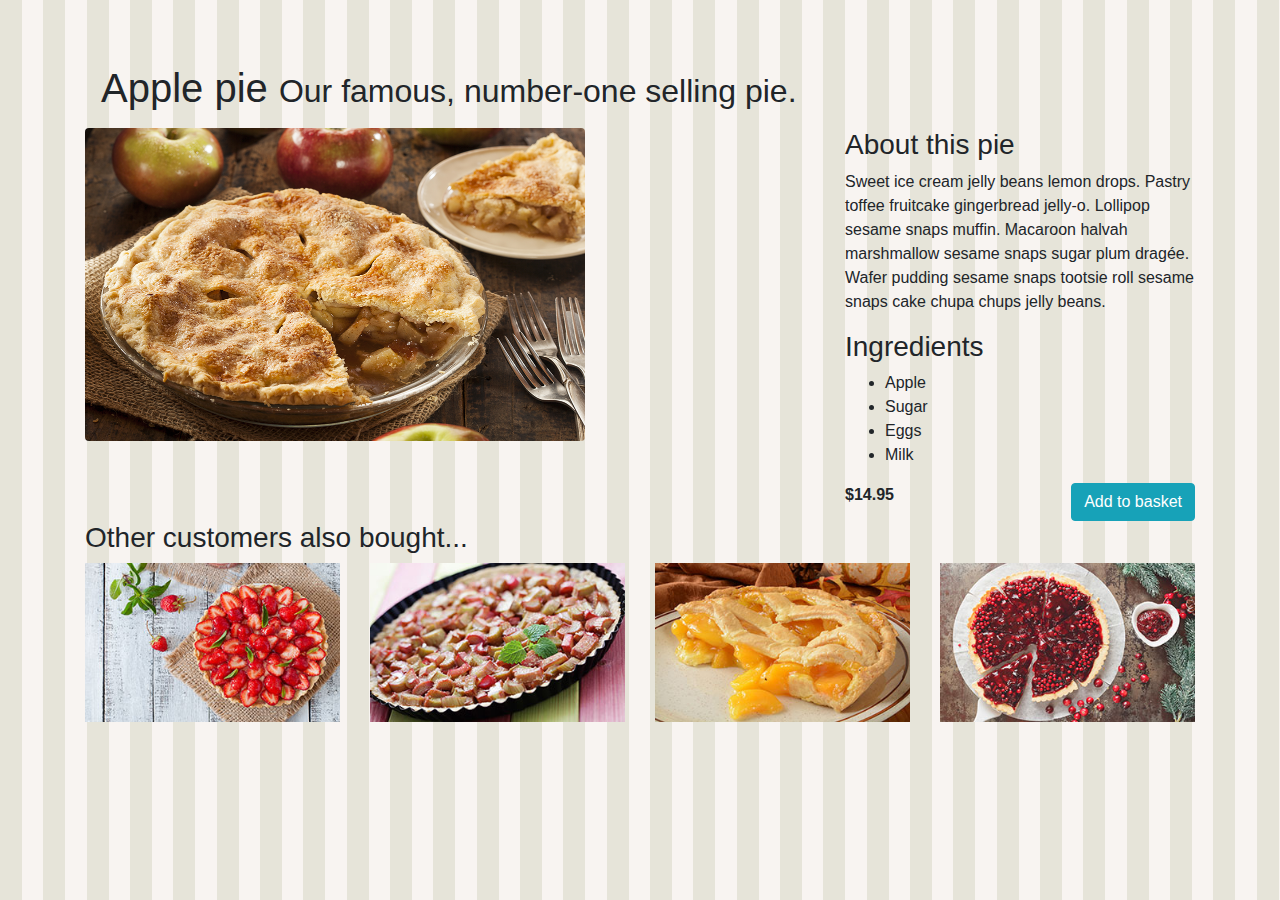
==== applepie.html @ 061f66e7 "03_04 Demo: Applying the Grid System on the Detail page" ====
<!DOCTYPE html>

<html>

<head>
    <meta charset="utf-8">
    <meta name="viewport" content="width=device-width, initial-scale=1, shrink-to-fit=no">
    <link rel="stylesheet" href="css/bootstrap.css">
    <link rel="stylesheet" href="css/site.css">
</head>

<body>

    <main role="main">
        <div class="container">

            <h1 class="m-3">Apple pie
                <small>Our famous, number-one selling pie.</small>
            </h1>


            <div class="row">
                <div class="col-md-8">
                    <img src="images/products/applepie.jpg" class="rounded" width="500" alt="Image of apple pie">
                </div>

                <div class="col-md-4">
                    <h3>About this pie</h3>
                    <p>Sweet ice cream jelly beans lemon drops. Pastry toffee fruitcake gingerbread jelly-o.
                        Lollipop sesame snaps muffin. Macaroon halvah marshmallow sesame snaps sugar plum dragée.
                        Wafer pudding sesame snaps tootsie roll sesame snaps cake chupa chups jelly beans.</p>
                    <h3>Ingredients</h3>
                    <ul>
                        <li>Apple</li>
                        <li>Sugar</li>
                        <li>Eggs</li>
                        <li>Milk</li>
                    </ul>
                    <div class="row">
                        <div class="col-md-4">
                            <strong>$14.95</strong>
                        </div>
                        <div class="col-md-8">
                            <a type="button" href="shoppingbasket.html" class="btn btn-info float-right">
                                Add to basket
                            </a>
                        </div>
                    </div>
                </div>
            </div>

            <h3>Other customers also bought...</h3>

            <div class="row">
                <div class="col-md-3 col-sm-6">
                    <a href="applepie.html">
                        <img class="img-fluid" src="images/products/strawberrypiesmall.jpg" alt="">
                    </a>
                </div>

                <div class="col-md-3 col-sm-6">
                    <a href="applepie.html">
                        <img class="img-fluid" src="images/products/rhubarbpiesmall.jpg" alt="">
                    </a>
                </div>

                <div class="col-md-3 col-sm-6">
                    <a href="applepie.html">
                        <img class="img-fluid" src="images/products/peachpiesmall.jpg" alt="">
                    </a>
                </div>

                <div class="col-md-3 col-sm-6">
                    <a href="applepie.html">
                        <img class="img-fluid" src="images/products/cranberrypiesmall.jpg" alt="">
                    </a>
                </div>
            </div>
        </div>
    </main>
</body>

</html>
---- css/site.css ----
body {
    padding-top: 3rem;
    padding-bottom: 3rem;
    background-image: url('../images/pattern.png');
    background-repeat: repeat;
  }
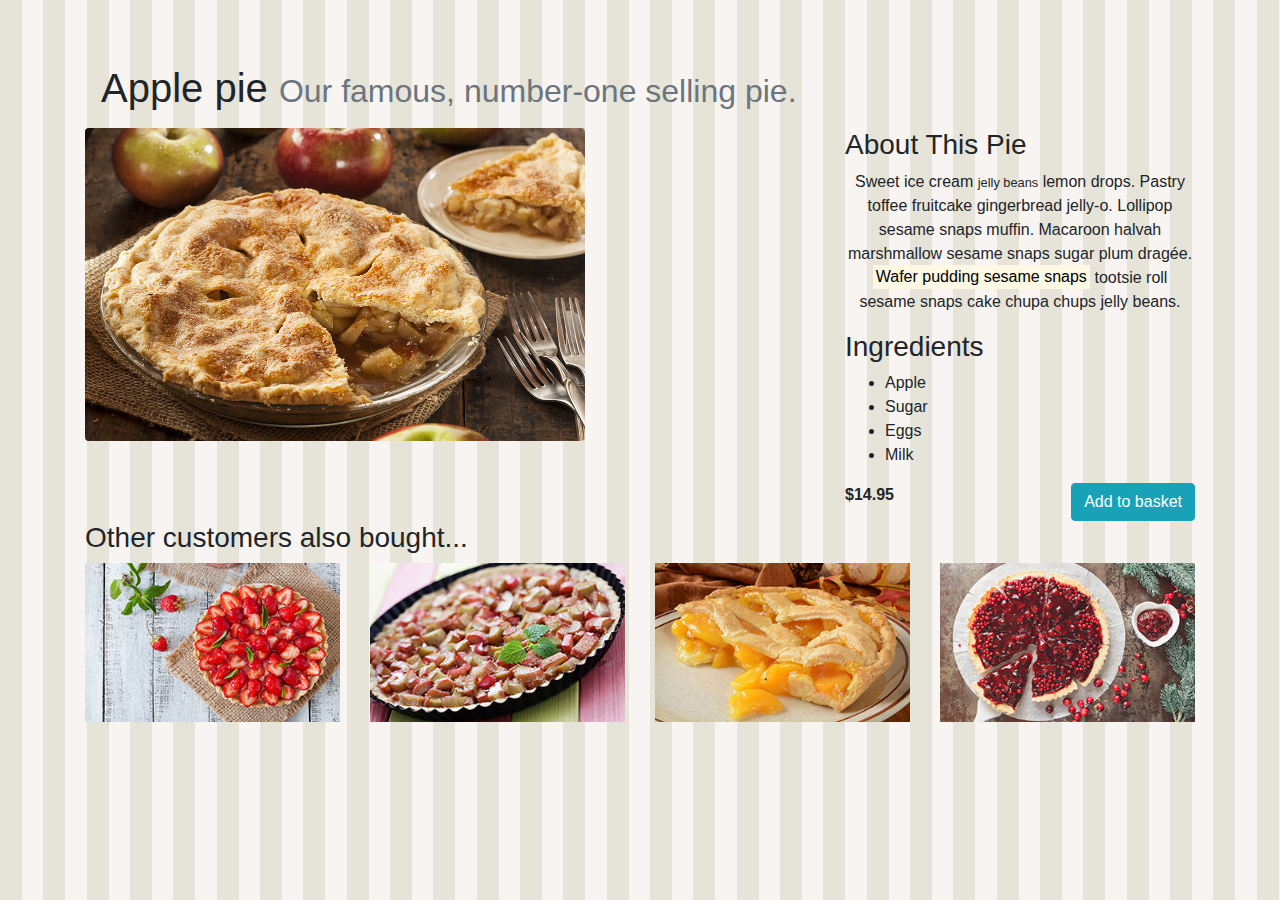
==== commit 9e1781d8: "04_03 Demo: Working with Type and Text" ====
--- a/applepie.html
+++ b/applepie.html
@@ -15,7 +15,7 @@
         <div class="container">
 
             <h1 class="m-3">Apple pie
-                <small>Our famous, number-one selling pie.</small>
+                <small class="text-muted">Our famous, number-one selling pie.</small>
             </h1>
 
 
@@ -25,10 +25,15 @@
                 </div>
 
                 <div class="col-md-4">
-                    <h3>About this pie</h3>
-                    <p>Sweet ice cream jelly beans lemon drops. Pastry toffee fruitcake gingerbread jelly-o.
-                        Lollipop sesame snaps muffin. Macaroon halvah marshmallow sesame snaps sugar plum dragée.
-                        Wafer pudding sesame snaps tootsie roll sesame snaps cake chupa chups jelly beans.</p>
+                    <h3 class="text-capitalize">About this pie</h3>
+                    <p class="text-center font-weight-lighter">Sweet ice cream <small>jelly beans</small> lemon drops.
+                        Pastry toffee
+                        fruitcake gingerbread
+                        jelly-o.
+                        Lollipop sesame snaps muffin. <strong>Macaroon halvah marshmallow sesame snaps</strong> sugar
+                        plum dragée.
+                        <mark>Wafer pudding sesame snaps</mark> tootsie roll sesame snaps cake chupa chups jelly beans.
+                    </p>
                     <h3>Ingredients</h3>
                     <ul>
                         <li>Apple</li>
@@ -49,7 +54,7 @@
                 </div>
             </div>
 
-            <h3>Other customers also bought...</h3>
+            <h3 class="display-5">Other customers also bought...</h3>
 
             <div class="row">
                 <div class="col-md-3 col-sm-6">
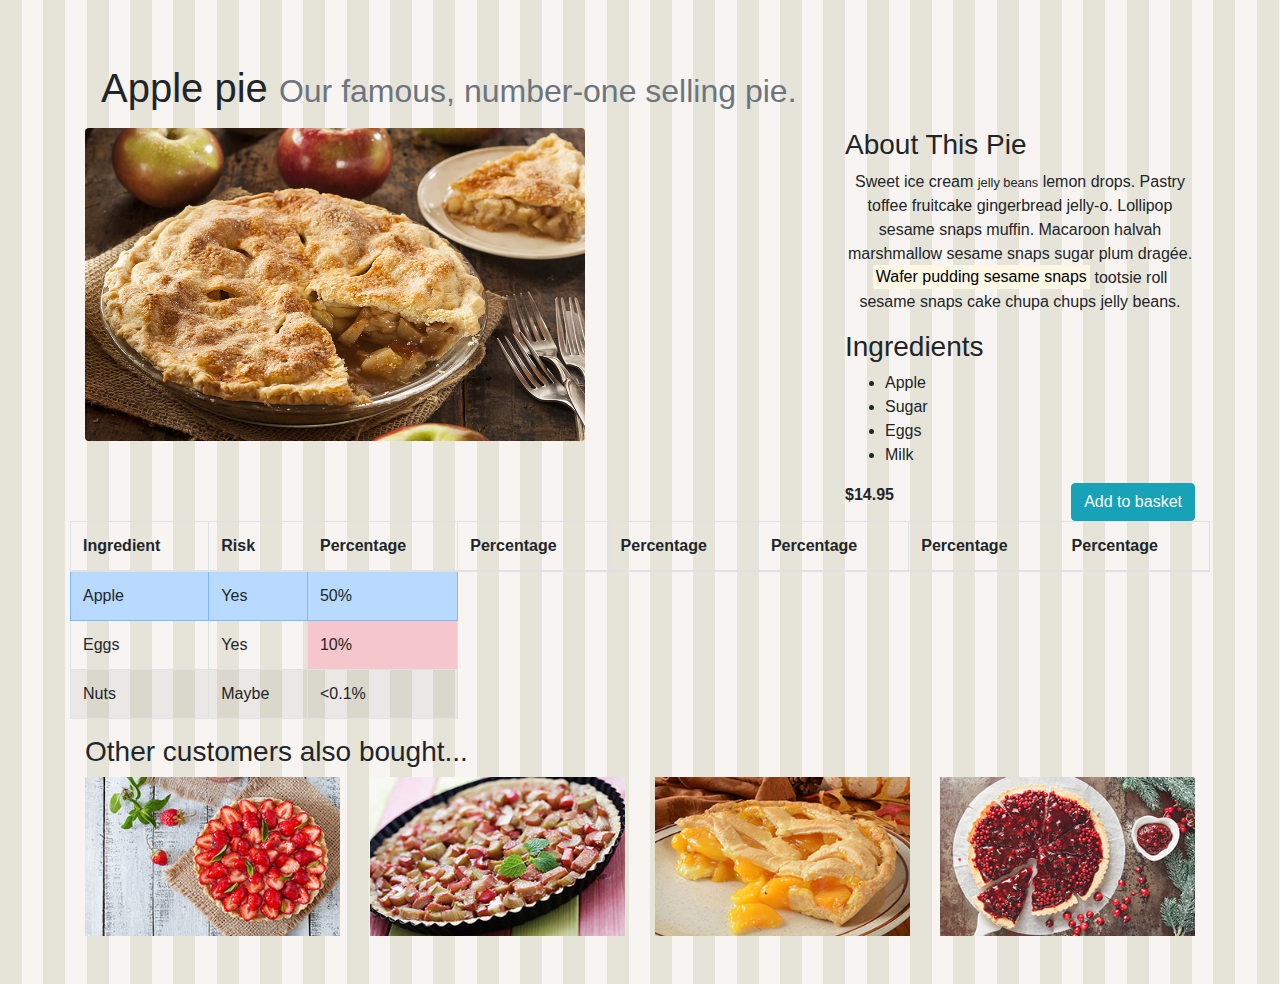
==== commit 4d5d10ba: "04_04 Demo: Using Bootstrap on Tables" ====
--- a/applepie.html
+++ b/applepie.html
@@ -54,6 +54,42 @@
                 </div>
             </div>
 
+            <div class="row">
+                <div class="table-responsive">
+                    <table class="table table-striped table-hover table-bordered">
+                        <thead>
+                            <tr>
+                                <th>Ingredient</th>
+                                <th>Risk</th>
+                                <th>Percentage</th>
+                                <th>Percentage</th>
+                                <th>Percentage</th>
+                                <th>Percentage</th>
+                                <th>Percentage</th>
+                                <th>Percentage</th>
+                            </tr>
+                        </thead>
+                        <tbody>
+                            <tr class="table-primary">
+                                <td>Apple</td>
+                                <td>Yes</td>
+                                <td>50%</td>
+                            </tr>
+                            <tr>
+                                <td>Eggs</td>
+                                <td>Yes</td>
+                                <td class="table-danger">10%</td>
+                            </tr>
+                            <tr>
+                                <td>Nuts</td>
+                                <td>Maybe</td>
+                                <td>&lt;0.1%</td>
+                            </tr>
+                        </tbody>
+                    </table>
+                </div>
+            </div>
+
             <h3 class="display-5">Other customers also bought...</h3>
 
             <div class="row">
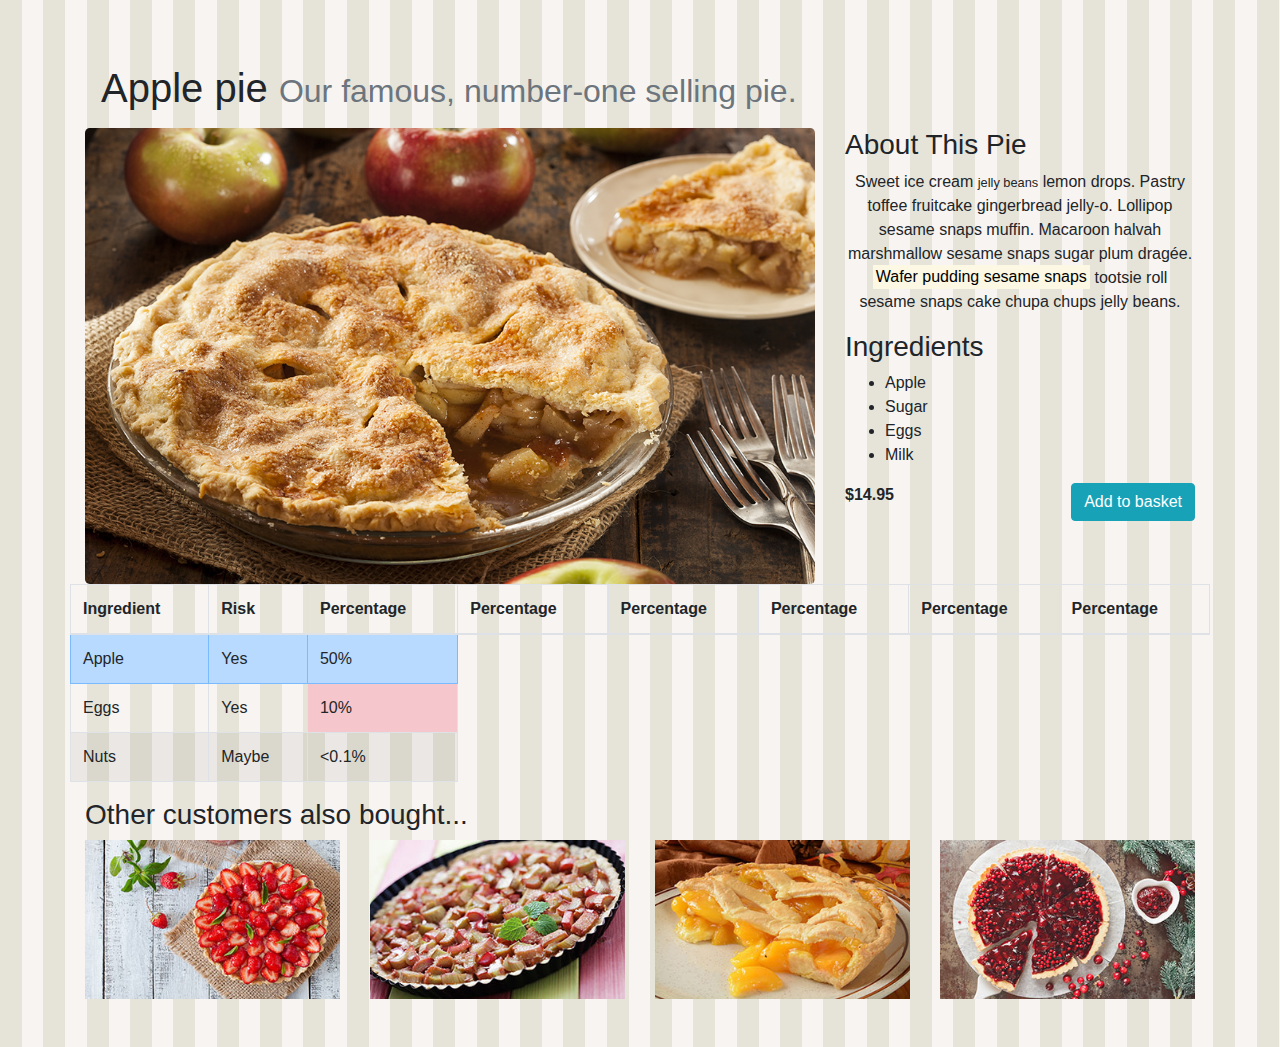
==== commit e58ce16b: "04_05 Demo: Working with Images" ====
--- a/applepie.html
+++ b/applepie.html
@@ -21,7 +21,7 @@
 
             <div class="row">
                 <div class="col-md-8">
-                    <img src="images/products/applepie.jpg" class="rounded" width="500" alt="Image of apple pie">
+                    <img src="images/products/applepie.jpg" class="rounded-lg img-fluid" alt="Image of apple pie">
                 </div>
 
                 <div class="col-md-4">
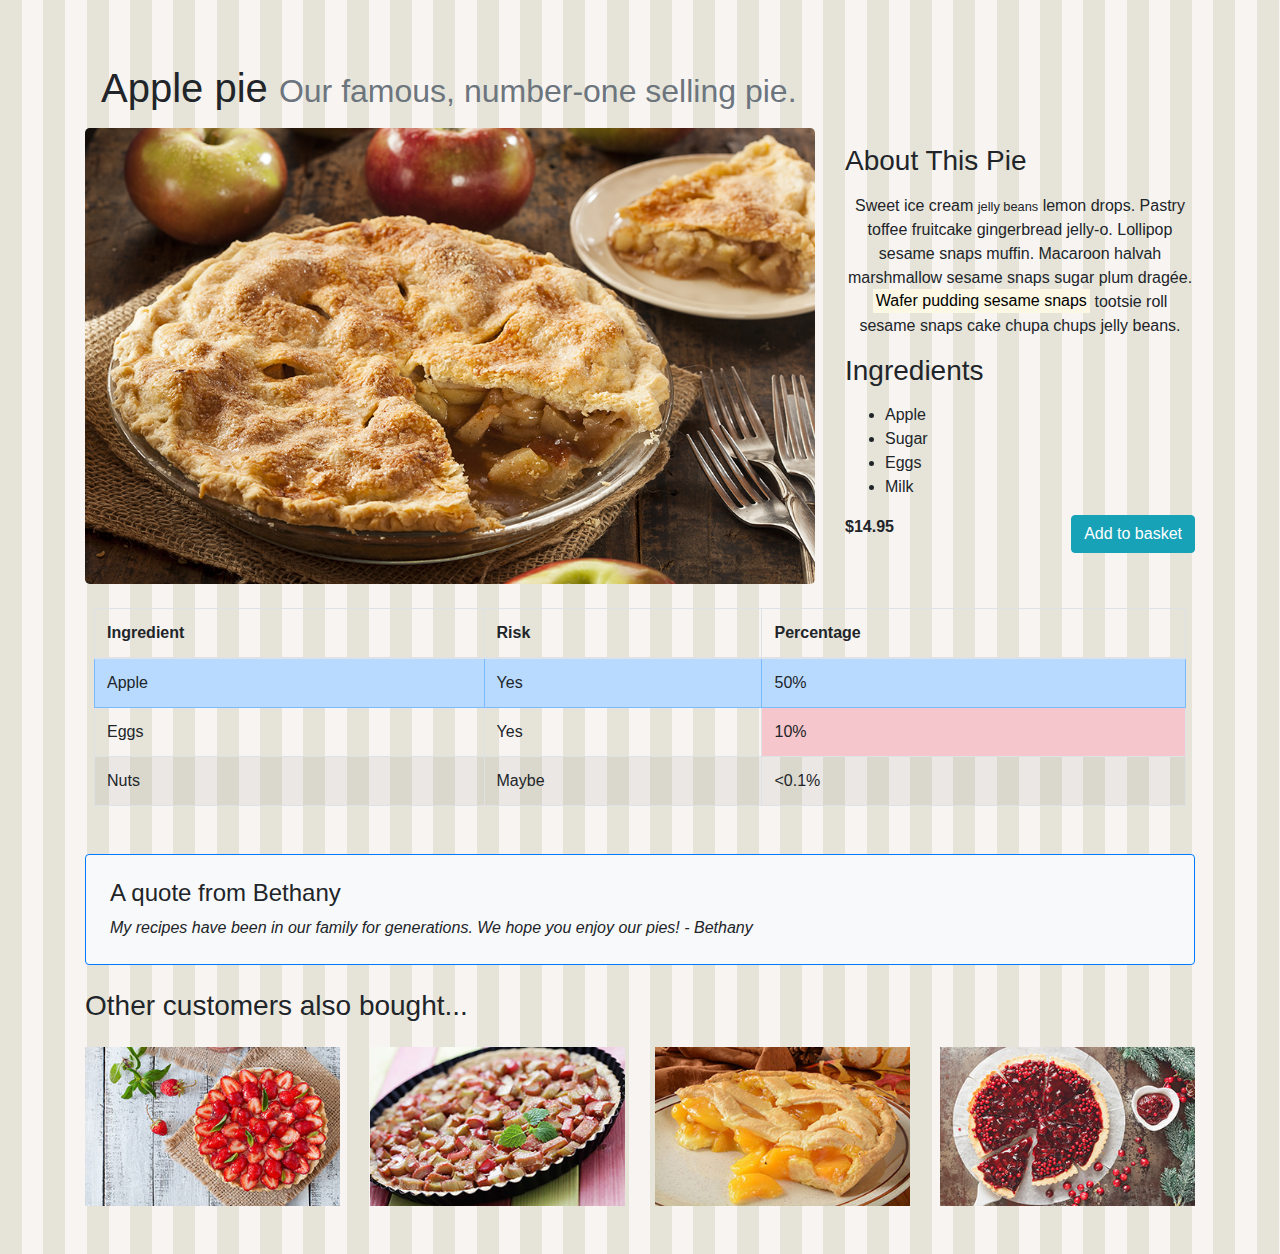
==== commit 2bac6c16: "04_07 Demo: Adding Style Classes to the Site" ====
--- a/applepie.html
+++ b/applepie.html
@@ -25,7 +25,7 @@
                 </div>
 
                 <div class="col-md-4">
-                    <h3 class="text-capitalize">About this pie</h3>
+                    <h3 class="text-capitalize my-3">About this pie</h3>
                     <p class="text-center font-weight-lighter">Sweet ice cream <small>jelly beans</small> lemon drops.
                         Pastry toffee
                         fruitcake gingerbread
@@ -34,7 +34,7 @@
                         plum dragée.
                         <mark>Wafer pudding sesame snaps</mark> tootsie roll sesame snaps cake chupa chups jelly beans.
                     </p>
-                    <h3>Ingredients</h3>
+                    <h3 class="my-3">Ingredients</h3>
                     <ul>
                         <li>Apple</li>
                         <li>Sugar</li>
@@ -55,17 +55,12 @@
             </div>
 
             <div class="row">
-                <div class="table-responsive">
+                <div class="table-responsive p-4">
                     <table class="table table-striped table-hover table-bordered">
                         <thead>
                             <tr>
                                 <th>Ingredient</th>
                                 <th>Risk</th>
-                                <th>Percentage</th>
-                                <th>Percentage</th>
-                                <th>Percentage</th>
-                                <th>Percentage</th>
-                                <th>Percentage</th>
                                 <th>Percentage</th>
                             </tr>
                         </thead>
@@ -90,7 +85,15 @@
                 </div>
             </div>
 
-            <h3 class="display-5">Other customers also bought...</h3>
+            <div class="p-4 mb-3 mt-2 bg-light rounded border border-primary">
+                <h4>A quote from Bethany</h4>
+                <p class="mb-0 font-italic">My recipes have been in our family for generations. We hope you enjoy our
+                    pies! -
+                    Bethany
+                </p>
+            </div>
+
+            <h3 class="display-5 my-4">Other customers also bought...</h3>
 
             <div class="row">
                 <div class="col-md-3 col-sm-6">
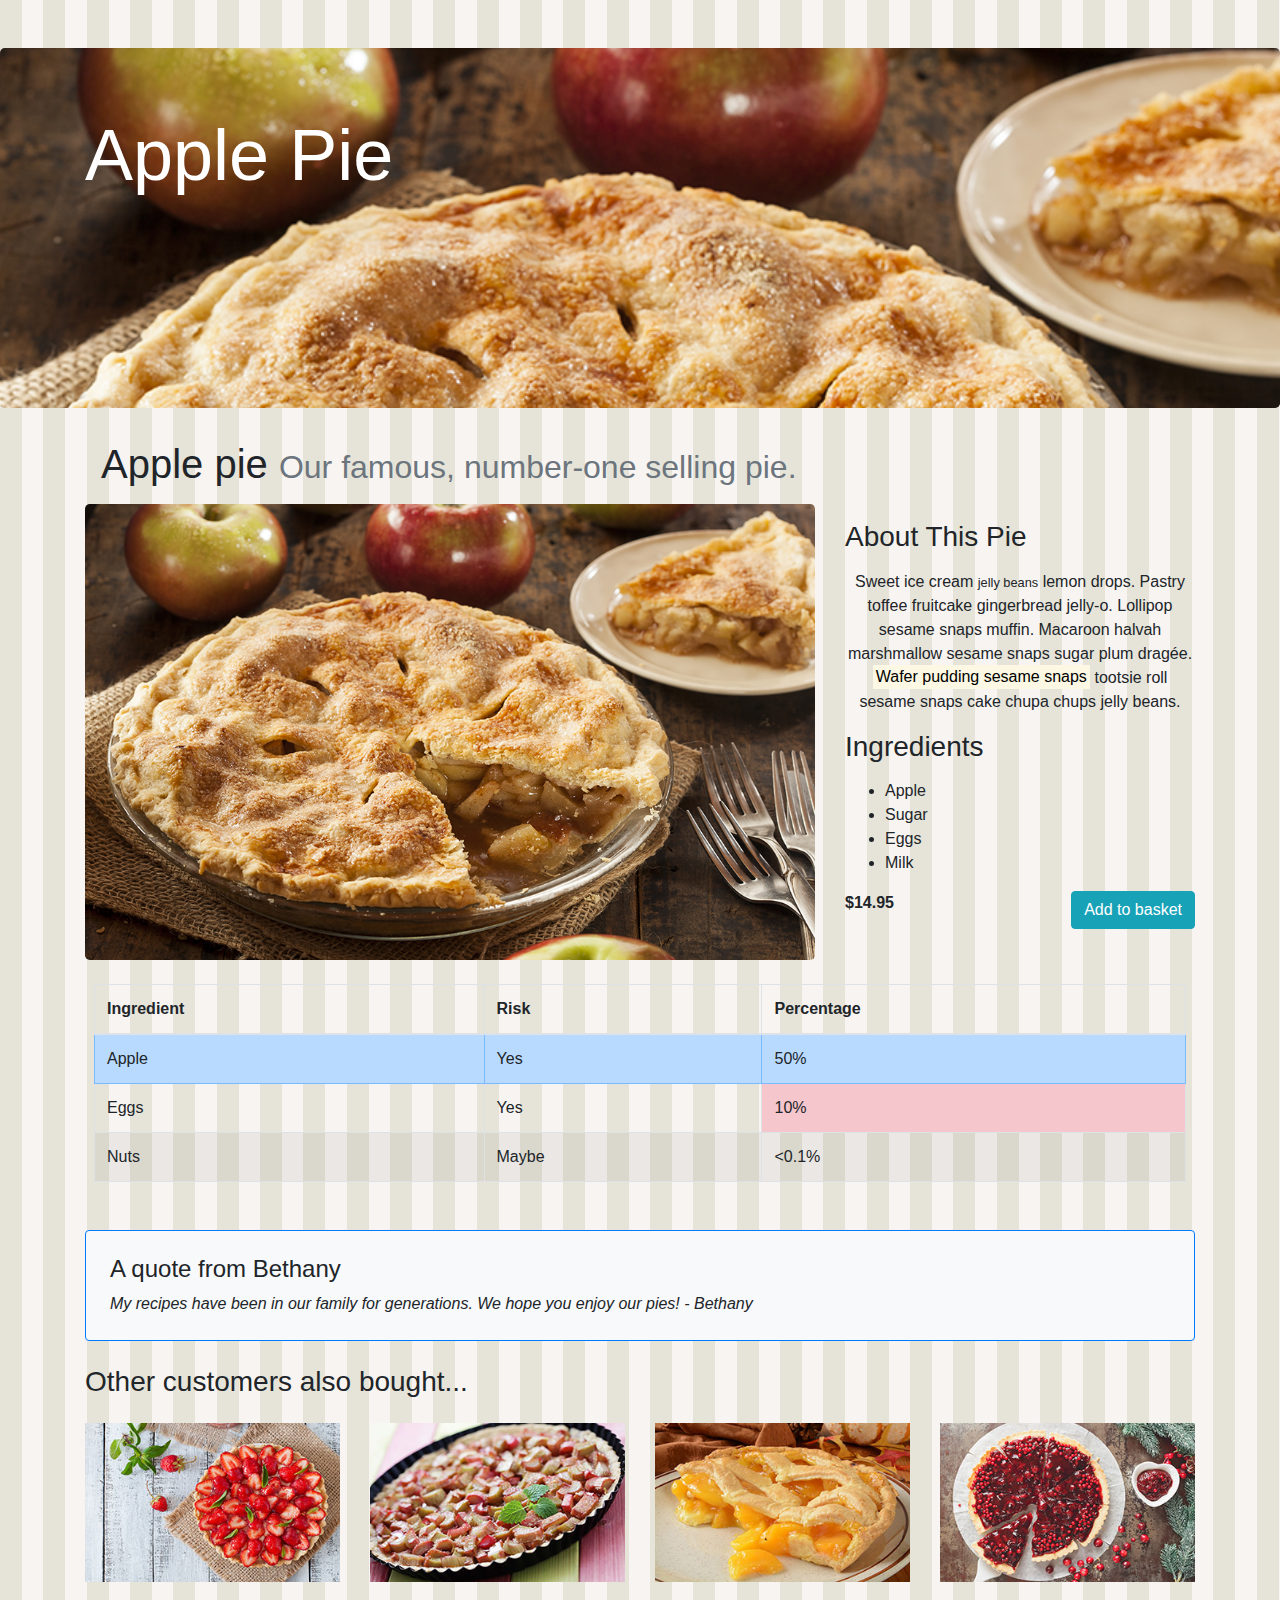
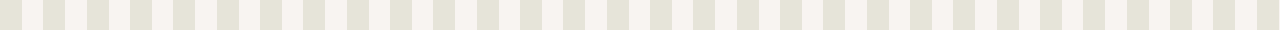
==== commit 1b8ebc33: "05_04 Demo: Adding the Jumbotron to the Detail Page" ====
--- a/applepie.html
+++ b/applepie.html
@@ -12,6 +12,11 @@
 <body>
 
     <main role="main">
+        <div class="jumbotron jumbotron-detail-apple-pie">
+            <div class="container">
+                <h1 class="display-3 text-white">Apple Pie</h1>
+            </div>
+        </div>
         <div class="container">
 
             <h1 class="m-3">Apple pie
--- a/css/site.css
+++ b/css/site.css
@@ -3,4 +3,13 @@
     padding-bottom: 3rem;
     background-image: url('../images/pattern.png');
     background-repeat: repeat;
-  }+  }
+
+.jumbotron-detail-apple-pie {
+    background: url('../images/products/applepie.jpg') no-repeat fixed;
+    background-size: cover;
+}
+
+.jumbotron {
+    height: 40vh;
+}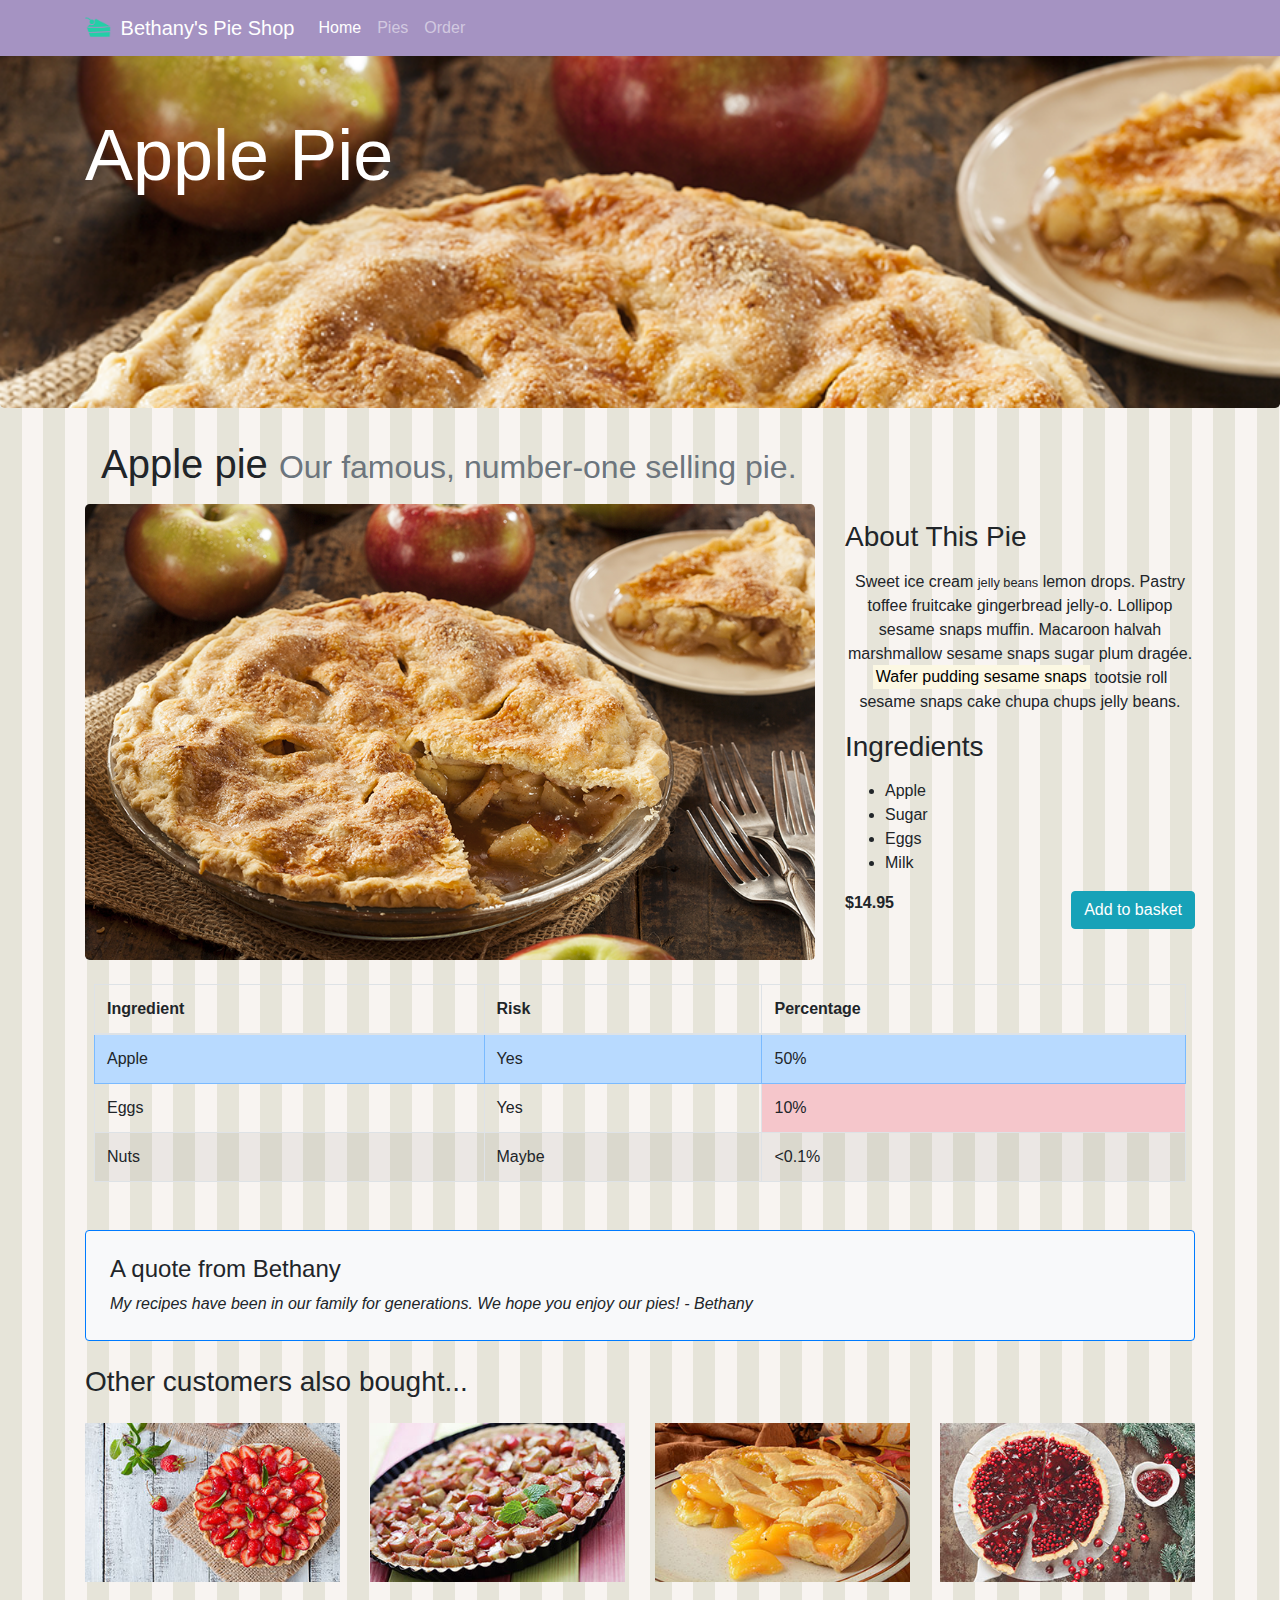
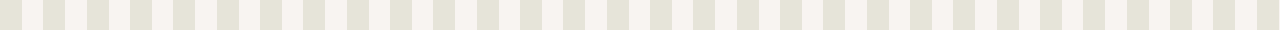
==== commit d5c0b941: "05_05 Demo: Adding Navigation with the Navbar" ====
--- a/applepie.html
+++ b/applepie.html
@@ -10,7 +10,29 @@
 </head>
 
 <body>
+    <header>
+        <nav class="navbar navbar-expand-sm navbar-dark fixed-top bg-primary">
+            <div class="container">
+                <a class="navbar-brand" href="index.html">
+                    <img src="images/pie.png" width="30" height="30" class="d-inline-block align-top" alt="">
+                    Bethany's Pie Shop</a>
+                <div class="collapse navbar-collapse" id="navbarCollapse">
+                    <ul class="nav navbar-nav mr-auto">
+                        <li class="nav-item">
+                            <a class="nav-link active" href="index.html">Home</a>
+                        </li>
+                        <li class="nav-item">
+                            <a class="nav-link" href="allpies.html">Pies</a>
+                        </li>
+                        <li class="nav-item">
+                            <a class="nav-link" href="order.html">Order</a>
+                        </li>
+                    </ul>
+                </div>
+            </div>
 
+        </nav>
+    </header>
     <main role="main">
         <div class="jumbotron jumbotron-detail-apple-pie">
             <div class="container">
--- a/css/site.css
+++ b/css/site.css
@@ -4,6 +4,10 @@
     background-image: url('../images/pattern.png');
     background-repeat: repeat;
   }
+
+.bg-primary {
+    background-color: #a593c2 !important;
+}
 
 .jumbotron-detail-apple-pie {
     background: url('../images/products/applepie.jpg') no-repeat fixed;
